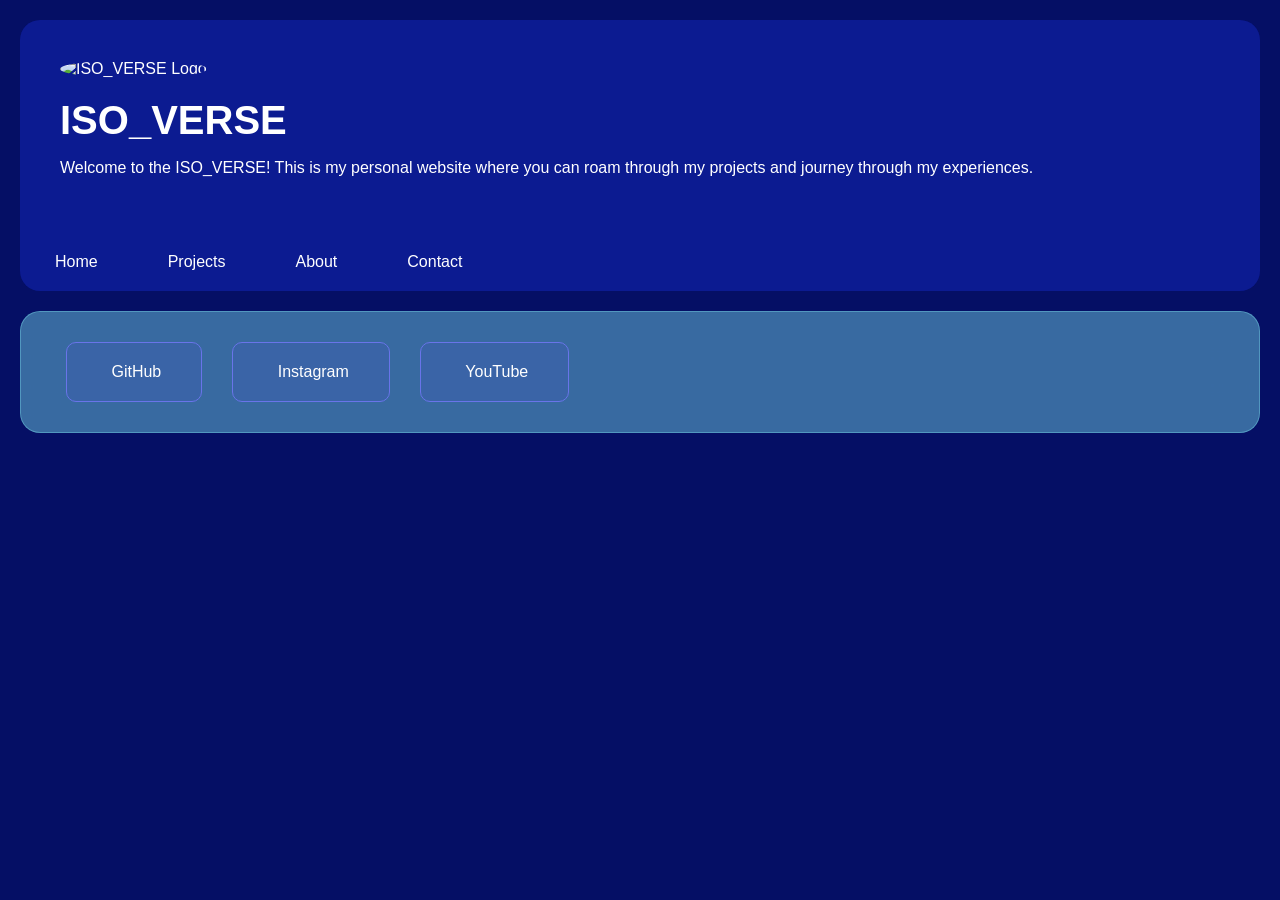
==== ISO_VERSE/main.html @ 0c292f07 "Add files via upload" ====
<!DOCTYPE html>
<html lang="en">
<head>
    <meta charset="UTF-8">
    <meta name="viewport" content="width=device-width, initial-scale=1.0">
    <title>ISO_VERSE</title>
     
<style>
    body {
        background: linear-gradient(135deg, #050f65 60%, #2d056e 90%);
        color: #FFFFFF;
        font-family: Arial, sans-serif;
        margin: 0;
        padding: 0;
        background-size: 400% 400%;
        animation: gradientAnimation 15s ease infinite;
    }

    @keyframes gradientAnimation {
        0% {
            background-position: 0% 50%;
        }
        50% {
            background-position: 100% 50%;
        }
        100% {
            background-position: 0% 50%;
        }
    }

    .header {
        background-color: #0c1b91;
        
        padding: 40px;
        margin-left: 20px;
        margin-right: 20px;
        margin-top: 20px;

        backdrop-filter: blur(20px);
        border-radius: 20px 20px 0px 0px;

    }
    .imgLogo {
        border-radius: 50%;
        margin-bottom: 20px;
    }

    h1 {
        margin: 0;
        font-size: 2.5em;
    }

    .navigation {
        background-color: #0c1b91;
        padding: 10px 0;
        margin-left: 20px;
        margin-right: 20px;
        backdrop-filter: blur(20px);
        border-radius: 0px 0px 20px 20px;
    }

    ul {
        list-style-type: none;
        margin: 0;
        padding: 0;
        display: flex;
        
    }


    
    .nav_link {
        color: #FFFFFF;
        text-decoration: none;
        margin: 0 15px;
        padding: 10px 20px;
        display: inline-block;
        transition: background-color 0.3s, border-radius 0.3s;
    }
    
    .nav_link:hover {
        background-color: #1a2b8f;
        border-radius: 10px;
    }
    .prof:hover {
        background-color: #1a2b8f;
        border-radius: 40px;
    }
   
    #get_link {
        text-align: center;
        margin: 20px;
        padding: 30px;
        border: rgba(109, 198, 222, 0.5) solid 1px;
        border-radius: 20px ;
        backdrop-filter: blur(20px);
        background-color: rgba(109, 198, 222, 0.5);
        transition: background-color 0.5s, border-radius 0.5s;
    }
    
    #get_link:hover{
        border-radius: 0px 40px 0px 40px ;
        background-color: #808dd7;
    }
    .prof {
        display: inline-block;
        margin: 0 10px;
        border:#6974e9 solid 1px;
        background-color: rgba(61, 96, 173, 0.5);
        border-radius: 10px;
        padding: 10px 20px;
        text-align: center;
        margin: 0 15px;
        transition: background-color 0.5s, border-radius 0.5s;
    }

    .profile {
        color: #FFFFFF;
        text-decoration: none;
        padding: 10px 20px;
        display: inline-block;
    }

    </style>

</head>

<body>
    <header class = "header">
        <div class="logo">
            <img src="https://yt3.googleusercontent.com/TfXxfmRGKo6rmAMOrg0OeTziySd3BIx44XG7GcMASmFrmS-fOki5eclR2r7JgfUjNDUkPseVKrQ=s160-c-k-c0x00ffffff-no-rj" alt="ISO_VERSE Logo" class="imgLogo" width="100" height="100">
        <h1>ISO_VERSE</h1>
        </div>
        <p>Welcome to the ISO_VERSE! This is my personal website where you can roam through my projects and journey through my experiences.</p>
    </header>

    <nav class="navigation">
        <ul>
            <li><a href="index.html" class="nav_link">Home</a></li>
            <li><a href="projects.html" class="nav_link">Projects</a></li>
            <li><a href="about.html" class="nav_link">About</a></li>
            <li><a href="contact.html" class="nav_link">Contact</a></li>
        </ul>

    </nav>
    <div id="get_link">
        <ul>
        <li class="prof">
            <img src="https://img.icons8.com/?size=100&id=12599&format=png&color=000000" alt="">
            <a href="https://github.com/kumarishan0825" class="profile" >GitHub</a></li>
        <li class="prof">
            <img src="https://img.icons8.com/?size=100&id=32309&format=png&color=000000" alt="">
            <a href="https://instagram.com/isovoir?igsh=OWwwZXR3OTg2a3l0" class="profile" >Instagram</a></li>
        <li class="prof">
            <img src="https://img.icons8.com/?size=100&id=37326&format=png&color=000000" alt="">
            <a href="https://www.youtube.com/@IsoVoir" class="profile" >YouTube</a></li>
          
        </ul>
    </div>


    </body>
    </html>
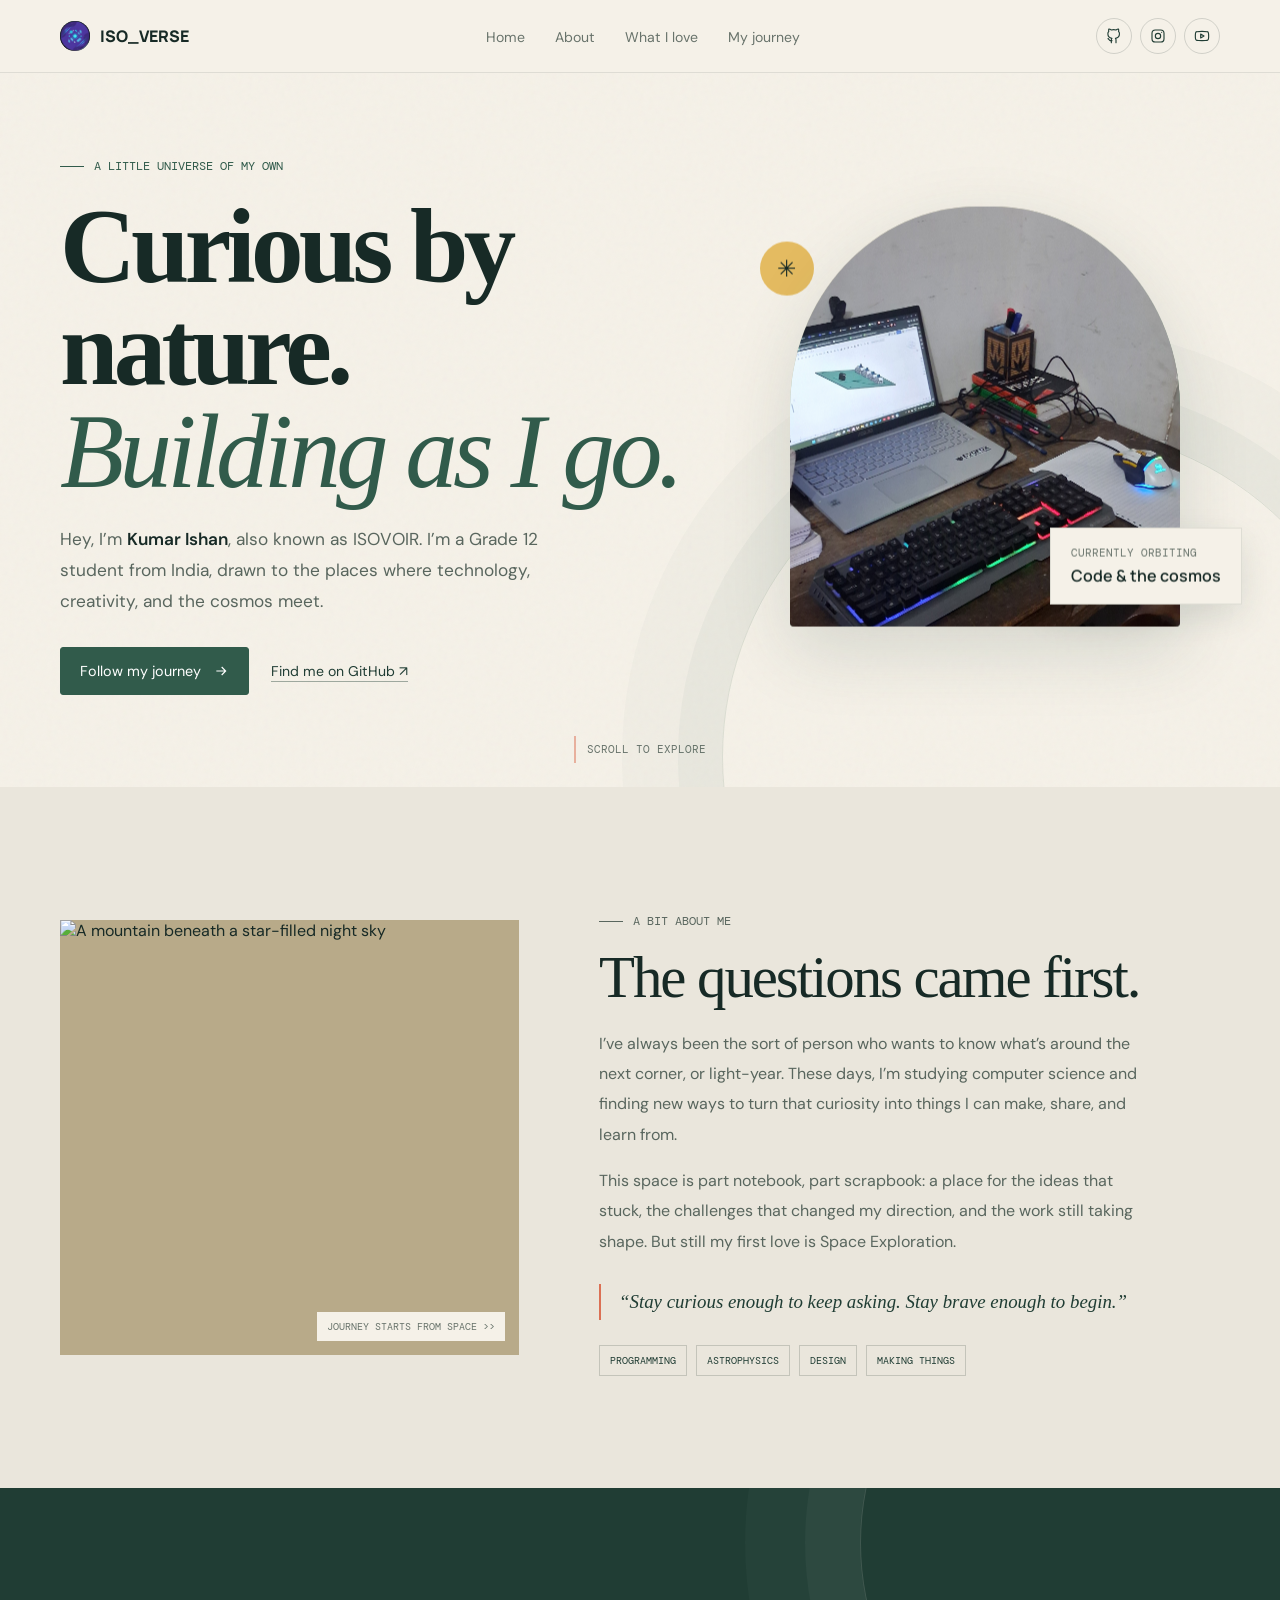
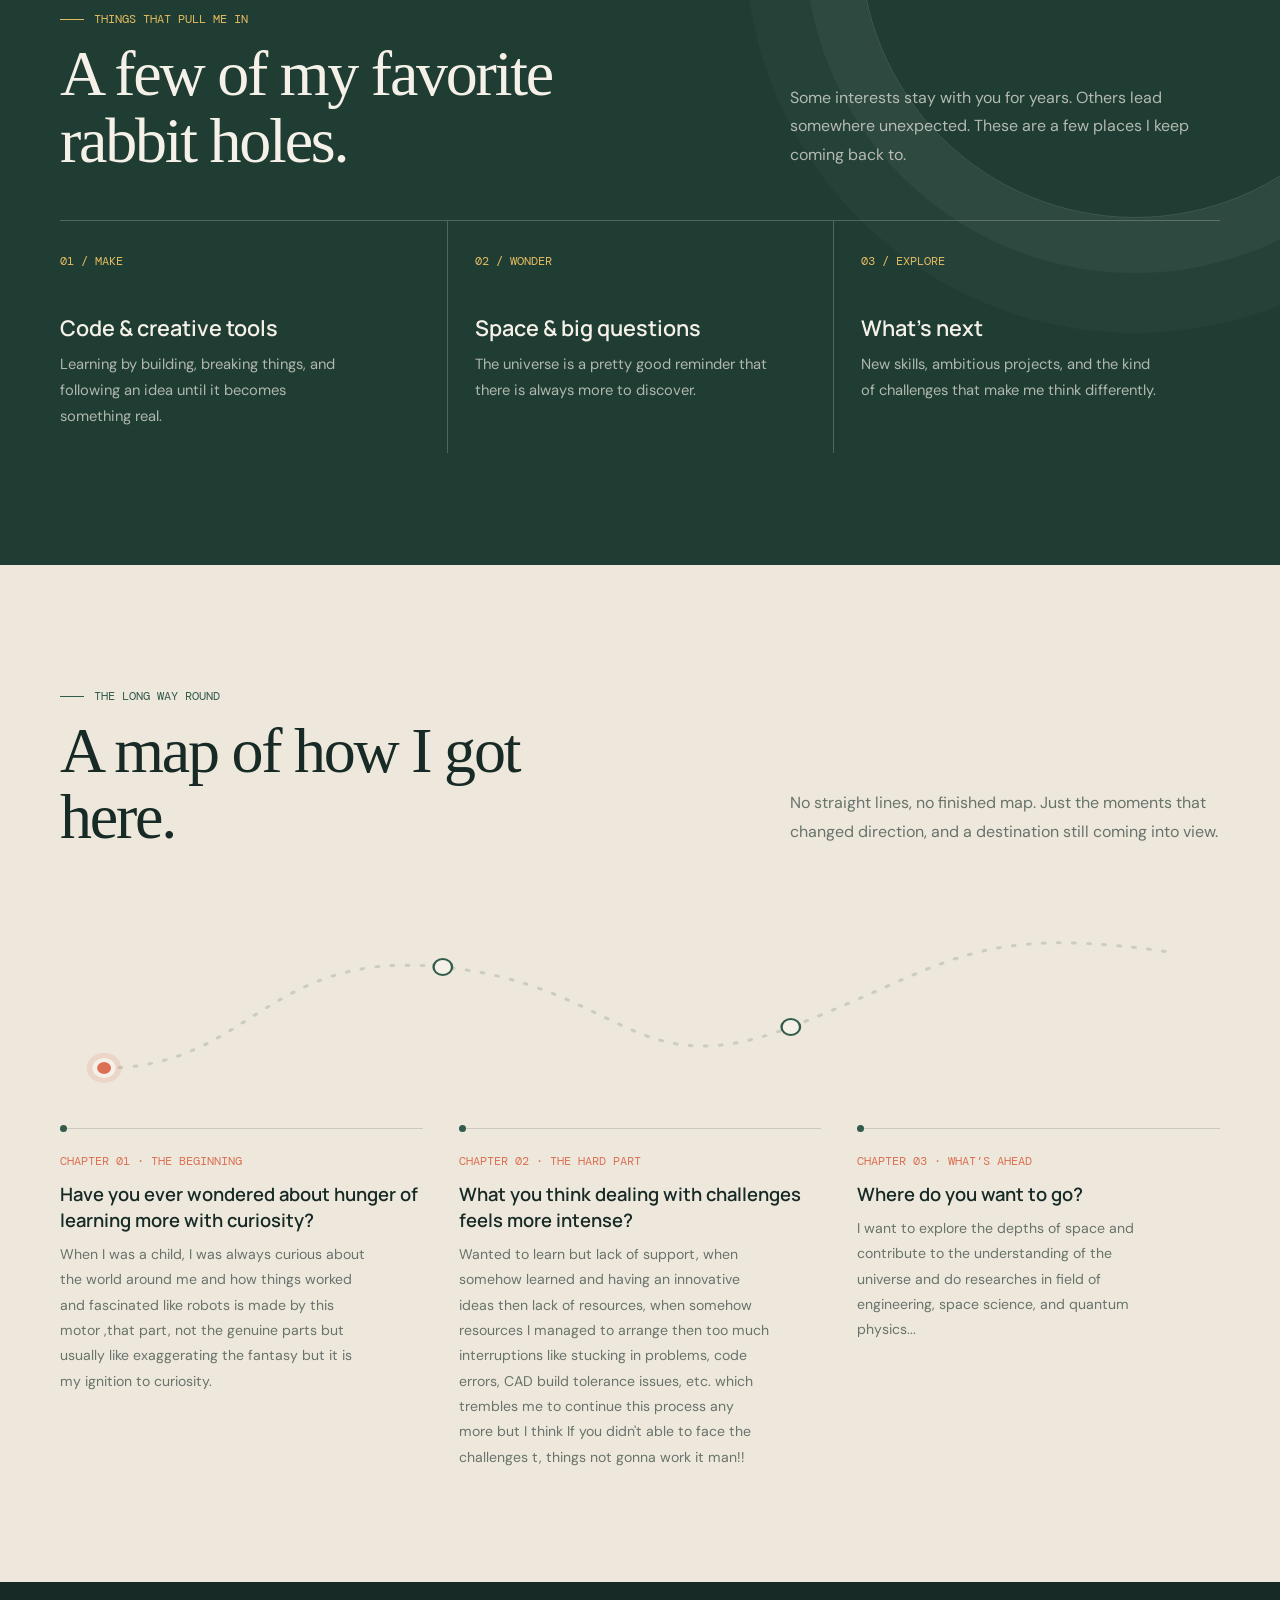
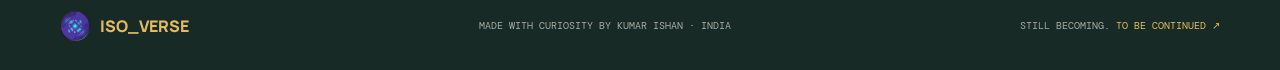
==== commit 28cace88: "refractor: split into separate HTML, CSS, and JS files" ====
--- a/ISO_VERSE/main.html
+++ b/ISO_VERSE/main.html
@@ -3,161 +3,125 @@
 <head>
     <meta charset="UTF-8">
     <meta name="viewport" content="width=device-width, initial-scale=1.0">
-    <title>ISO_VERSE</title>
-     
-<style>
-    body {
-        background: linear-gradient(135deg, #050f65 60%, #2d056e 90%);
-        color: #FFFFFF;
-        font-family: Arial, sans-serif;
-        margin: 0;
-        padding: 0;
-        background-size: 400% 400%;
-        animation: gradientAnimation 15s ease infinite;
-    }
+    <meta name="theme-color" content="#f5f1e8">
+    <meta name="description" content="A small corner of the internet by Kumar Ishan: curious about code, the cosmos, and everything in between.">
+    <title>ISO_VERSE — Kumar Ishan</title>
+    <link rel="preconnect" href="https://fonts.googleapis.com">
+    <link rel="preconnect" href="https://fonts.gstatic.com" crossorigin>
+    <link href="https://fonts.googleapis.com/css2?family=DM+Mono:wght@400;500&family=DM+Sans:wght@400;500;600;700&family=Manrope:wght@400;500;600;700;800&display=swap" rel="stylesheet">
+    <link rel="stylesheet" href="style.css">
+</head>
+<body>
+    <header class="site-header">
+        <nav class="shell nav-wrap" aria-label="Main navigation">
+            <a class="wordmark" href="#home" aria-label="ISO_VERSE home"><span class="wordmark-mark"><img src="Screenshot_20260929_204925_Instagram.jpg" alt="IV" class="woimg"></span> ISO_VERSE</a>
+            <ul class="nav-links">
+                <li><a href="#home">Home</a></li>
+                <li><a href="#about">About</a></li>
+                <li><a href="#now">What I love</a></li>
+                <li><a href="#journey">My journey</a></li>
+            </ul>
+            <div class="nav-social" aria-label="Social profiles">
+                <a class="icon-link" href="https://github.com/kumarishan0825" target="_blank" rel="noreferrer" aria-label="GitHub, kumarishan0825">
+                    <svg viewBox="0 0 24 24" aria-hidden="true"><path d="M9 19c-4.3 1.4-4.3-2.5-6-3m12 6v-3.9a3.4 3.4 0 0 0-.9-2.6c3-.3 6.1-1.5 6.1-6.7A5.2 5.2 0 0 0 18.8 5a4.8 4.8 0 0 0-.1-3.5S17.5 1.2 15 3a13.3 13.3 0 0 0-7 0C5.5 1.2 4.3 1.5 4.3 1.5A4.8 4.8 0 0 0 4.2 5 5.2 5.2 0 0 0 2.8 8.8c0 5.2 3.1 6.4 6.1 6.7A3.4 3.4 0 0 0 8 18v4"/></svg>
+                </a>
+                <a class="icon-link" href="https://instagram.com/isovoir" target="_blank" rel="noreferrer" aria-label="Instagram, isovoir">
+                    <svg viewBox="0 0 24 24" aria-hidden="true"><rect x="3" y="3" width="18" height="18" rx="5"/><circle cx="12" cy="12" r="4"/><path d="M17.5 6.5h.01"/></svg>
+                </a>
+                <a class="icon-link" href="https://youtube.com/@IsoVoir" target="_blank" rel="noreferrer" aria-label="YouTube, IsoVoir">
+                    <svg viewBox="0 0 24 24" aria-hidden="true"><path d="M22 12s0-3.2-.4-4.7a2.5 2.5 0 0 0-1.8-1.8C18.2 5 12 5 12 5s-6.2 0-7.8.5a2.5 2.5 0 0 0-1.8 1.8C2 8.8 2 12 2 12s0 3.2.4 4.7a2.5 2.5 0 0 0 1.8 1.8C5.8 19 12 19 12 19s6.2 0 7.8-.5a2.5 2.5 0 0 0 1.8-1.8C22 15.2 22 12 22 12Z"/><path d="m10 9 5 3-5 3z"/></svg>
+                </a>
+            </div>
+        </nav>
+    </header>
 
-    @keyframes gradientAnimation {
-        0% {
-            background-position: 0% 50%;
-        }
-        50% {
-            background-position: 100% 50%;
-        }
-        100% {
-            background-position: 0% 50%;
-        }
-    }
+    <main>
+        <section class="hero" id="home" aria-labelledby="hero-title">
+            <div class="shell hero-grid">
+                <div class="hero-copy">
+                    <p class="eyebrow">A little universe of my own</p>
+                    <h1 id="hero-title">Curious by nature.<br><em>Building as I go.</em></h1>
+                    <p class="hero-intro">Hey, I’m <strong>Kumar Ishan</strong>, also known as ISOVOIR. I’m a Grade 12 student from India, drawn to the places where technology, creativity, and the cosmos meet.</p>
+                    <div class="hero-actions">
+                        <a class="button" href="#journey">Follow my journey <svg viewBox="0 0 24 24" aria-hidden="true"><path d="M5 12h14M13 6l6 6-6 6"/></svg></a>
+                        <a class="text-link" href="https://github.com/kumarishan0825" target="_blank" rel="noreferrer">Find me on GitHub ↗</a>
+                    </div>
+                </div>
+                <div class="hero-visual" data-parallax="0.035" aria-label="Portrait image area">
+                    <span class="orbit-star" aria-hidden="true">✳</span>
+                    <div class="portrait-frame">
+                        <img src="inter.jpg" alt="Portrait of Kumar Ishan" onerror="this.hidden=true; this.parentElement.classList.add('is-empty')">
+                        <span class="portrait-placeholder">Portrait slot · add your photo as inter.jpg</span>
+                    </div>
+                    <div class="orbit-note"><span>Currently orbiting</span><strong>Code &amp; the cosmos</strong></div>
+                </div>
+            </div>
+            <div class="scroll-cue" aria-hidden="true">Scroll to explore</div>
+        </section>
 
-    .header {
-        background-color: #0c1b91;
-        
-        padding: 40px;
-        margin-left: 20px;
-        margin-right: 20px;
-        margin-top: 20px;
+        <section class="section about" id="about" aria-labelledby="about-title">
+            <div class="shell about-grid">
+                <div class="about-image reveal">
+                    <img src="https://images.unsplash.com/photo-1519681393784-d120267933ba?auto=format&fit=crop&w=1000&q=85" alt="A mountain beneath a star-filled night sky" loading="lazy">
+                    <span class="image-caption">Journey starts from space >></span>
+                </div>
+                <div class="about-copy reveal">
+                    <p class="eyebrow">A bit about me</p>
+                    <h2 id="about-title">The questions came first.</h2>
+                    <p>I’ve always been the sort of person who wants to know what’s around the next corner, or light-year. These days, I’m studying computer science and finding new ways to turn that curiosity into things I can make, share, and learn from.</p>
+                    <p>This space is part notebook, part scrapbook: a place for the ideas that stuck, the challenges that changed my direction, and the work still taking shape. But still my first love is Space Exploration.</p>
+                    <blockquote>“Stay curious enough to keep asking. Stay brave enough to begin.”</blockquote>
+                    <div class="interest-row" aria-label="Interests">
+                        <span class="tag">Programming</span><span class="tag">Astrophysics</span><span class="tag">Design</span><span class="tag">Making things</span>
+                    </div>
+                </div>
+            </div>
+        </section>
 
-        backdrop-filter: blur(20px);
-        border-radius: 20px 20px 0px 0px;
+        <section class="section now" id="now" aria-labelledby="now-title">
+            <div class="shell">
+                <div class="section-heading reveal">
+                    <div><p class="eyebrow">Things that pull me in</p><h2 id="now-title">A few of my favorite rabbit holes.</h2></div>
+                    <p>Some interests stay with you for years. Others lead somewhere unexpected. These are a few places I keep coming back to.</p>
+                </div>
+                <div class="now-grid reveal">
+                    <article class="now-item"><span class="now-number">01 / MAKE</span><h3>Code &amp; creative tools</h3><p>Learning by building, breaking things, and following an idea until it becomes something real.</p></article>
+                    <article class="now-item"><span class="now-number">02 / WONDER</span><h3>Space &amp; big questions</h3><p>The universe is a pretty good reminder that there is always more to discover.</p></article>
+                    <article class="now-item"><span class="now-number">03 / EXPLORE</span><h3>What’s next</h3><p>New skills, ambitious projects, and the kind of challenges that make me think differently.</p></article>
+                </div>
+            </div>
+        </section>
 
-    }
-    .imgLogo {
-        border-radius: 50%;
-        margin-bottom: 20px;
-    }
-
-    h1 {
-        margin: 0;
-        font-size: 2.5em;
-    }
-
-    .navigation {
-        background-color: #0c1b91;
-        padding: 10px 0;
-        margin-left: 20px;
-        margin-right: 20px;
-        backdrop-filter: blur(20px);
-        border-radius: 0px 0px 20px 20px;
-    }
-
-    ul {
-        list-style-type: none;
-        margin: 0;
-        padding: 0;
-        display: flex;
-        
-    }
+        <section class="section journey" id="journey" aria-labelledby="journey-title">
+            <div class="shell">
+                <div class="section-heading reveal">
+                    <div><p class="eyebrow">The long way round</p><h2 id="journey-title">A map of how I got here.</h2></div>
+                    <p>No straight lines, no finished map. Just the moments that changed direction, and a destination still coming into view.</p>
+                </div>
+                <div class="journey-map reveal" aria-label="An animated path connecting three chapters of Kumar Ishan's journey">
+                    <svg class="map-svg" viewBox="0 0 1000 235" preserveAspectRatio="none" role="img" aria-labelledby="map-title map-desc">
+                        <title id="map-title">My journey so far</title>
+                        <desc id="map-desc">A curved route connects an early curiosity, a learning challenge, and a future goal. A marker travels along the route as you scroll.</desc>
+                        <path class="map-base" d="M38 174 C165 174 176 55 330 73 S493 194 630 133 S785 28 962 59"/>
+                        <path class="map-progress" d="M38 174 C165 174 176 55 330 73 S493 194 630 133 S785 28 962 59"/>
+                        <circle class="map-stop" cx="38" cy="174" r="8"/><circle class="map-stop" cx="330" cy="73" r="8"/><circle class="map-stop" cx="630" cy="133" r="8"/>
+                        <circle class="map-marker-halo" cx="0" cy="0" r="15"/><circle class="map-marker" cx="0" cy="0" r="8"/>
+                    </svg>
+                </div>
+                <div class="journey-stops reveal">
+                    <article class="journey-stop"><span class="year">CHAPTER 01 · THE BEGINNING</span><h3>Have you ever wondered about hunger of learning more with curiosity?</h3><p>When I was a child, I was always curious about the world around me and how things worked and fascinated like robots is made by this motor ,that part, not the genuine parts but usually like exaggerating the fantasy but it is my ignition to curiosity.</p></article>
+                    <article class="journey-stop"><span class="year">CHAPTER 02 · THE HARD PART</span><h3>What you think dealing with challenges feels more intense?</h3><p>Wanted to learn but lack of support, when somehow learned and having an innovative ideas then lack of resources, when somehow resources I managed to arrange then too much interruptions like stucking in problems, code errors, CAD build tolerance issues, etc. which trembles me to continue this process any more but I think If you didn't able to face the challenges t, things not gonna work it man!!</p></article>
+                    <article class="journey-stop"><span class="year">CHAPTER 03 · WHAT’S AHEAD</span><h3>Where do you want to go?</h3><p>I want to explore the depths of space and contribute to the understanding of the universe and do researches in field of engineering, space science, and quantum physics...</p></article>
+                </div>
 
 
-    
-    .nav_link {
-        color: #FFFFFF;
-        text-decoration: none;
-        margin: 0 15px;
-        padding: 10px 20px;
-        display: inline-block;
-        transition: background-color 0.3s, border-radius 0.3s;
-    }
-    
-    .nav_link:hover {
-        background-color: #1a2b8f;
-        border-radius: 10px;
-    }
-    .prof:hover {
-        background-color: #1a2b8f;
-        border-radius: 40px;
-    }
-   
-    #get_link {
-        text-align: center;
-        margin: 20px;
-        padding: 30px;
-        border: rgba(109, 198, 222, 0.5) solid 1px;
-        border-radius: 20px ;
-        backdrop-filter: blur(20px);
-        background-color: rgba(109, 198, 222, 0.5);
-        transition: background-color 0.5s, border-radius 0.5s;
-    }
-    
-    #get_link:hover{
-        border-radius: 0px 40px 0px 40px ;
-        background-color: #808dd7;
-    }
-    .prof {
-        display: inline-block;
-        margin: 0 10px;
-        border:#6974e9 solid 1px;
-        background-color: rgba(61, 96, 173, 0.5);
-        border-radius: 10px;
-        padding: 10px 20px;
-        text-align: center;
-        margin: 0 15px;
-        transition: background-color 0.5s, border-radius 0.5s;
-    }
+        </section>
+    </main>
 
-    .profile {
-        color: #FFFFFF;
-        text-decoration: none;
-        padding: 10px 20px;
-        display: inline-block;
-    }
+    <footer class="site-footer">
+        <div class="shell footer-inner"><a class="wordmark" href="#home"><span class="wordmark-mark"><img src="Screenshot_20260929_204925_Instagram.jpg" alt="IV" class="woimg"></span> ISO_VERSE</a><span class="footer-note">Made with curiosity by Kumar Ishan · India</span><span class="footer-note">Still becoming. <a href="#journey">To be continued ↗</a></span></div>
+    </footer>
 
-    </style>
-
-</head>
-
-<body>
-    <header class = "header">
-        <div class="logo">
-            <img src="https://yt3.googleusercontent.com/TfXxfmRGKo6rmAMOrg0OeTziySd3BIx44XG7GcMASmFrmS-fOki5eclR2r7JgfUjNDUkPseVKrQ=s160-c-k-c0x00ffffff-no-rj" alt="ISO_VERSE Logo" class="imgLogo" width="100" height="100">
-        <h1>ISO_VERSE</h1>
-        </div>
-        <p>Welcome to the ISO_VERSE! This is my personal website where you can roam through my projects and journey through my experiences.</p>
-    </header>
-
-    <nav class="navigation">
-        <ul>
-            <li><a href="index.html" class="nav_link">Home</a></li>
-            <li><a href="projects.html" class="nav_link">Projects</a></li>
-            <li><a href="about.html" class="nav_link">About</a></li>
-            <li><a href="contact.html" class="nav_link">Contact</a></li>
-        </ul>
-
-    </nav>
-    <div id="get_link">
-        <ul>
-        <li class="prof">
-            <img src="https://img.icons8.com/?size=100&id=12599&format=png&color=000000" alt="">
-            <a href="https://github.com/kumarishan0825" class="profile" >GitHub</a></li>
-        <li class="prof">
-            <img src="https://img.icons8.com/?size=100&id=32309&format=png&color=000000" alt="">
-            <a href="https://instagram.com/isovoir?igsh=OWwwZXR3OTg2a3l0" class="profile" >Instagram</a></li>
-        <li class="prof">
-            <img src="https://img.icons8.com/?size=100&id=37326&format=png&color=000000" alt="">
-            <a href="https://www.youtube.com/@IsoVoir" class="profile" >YouTube</a></li>
-          
-        </ul>
-    </div>
-
-
-    </body>
-    </html>+    <script src="script.js"></script>
+</body>
+</html>
--- a/ISO_VERSE/style.css
+++ b/ISO_VERSE/style.css
@@ -0,0 +1,198 @@
+        :root {
+            color-scheme: light;
+            --paper: #f5f1e8;
+            --ink: #172a26;
+            --muted: #68736b;
+            --green: #315b4b;
+            --green-dark: #203d34;
+            --coral: #db7054;
+            --yellow: #e4bb61;
+            --line: rgba(23, 42, 38, .16);
+            --serif: Georgia, "Times New Roman", serif;
+            --sans: "DM Sans", sans-serif;
+            --display: "Manrope", sans-serif;
+            --mono: "DM Mono", monospace;
+            --page-width: 1160px;
+        }
+
+        *, *::before, *::after { box-sizing: border-box; }
+        html { scroll-behavior: smooth; scroll-padding-top: 94px; }
+        body {
+            margin: 0;
+            background: var(--paper);
+            color: var(--ink);
+            font-family: var(--sans);
+            -webkit-font-smoothing: antialiased;
+        }
+        body::before {
+            position: fixed;
+            inset: 0;
+            z-index: -1;
+            pointer-events: none;
+            content: "";
+            opacity: .24;
+            background-image: url("data:image/svg+xml,%3Csvg viewBox='0 0 180 180' xmlns='http://www.w3.org/2000/svg'%3E%3Cfilter id='n'%3E%3CfeTurbulence type='fractalNoise' baseFrequency='.92' numOctaves='3' stitchTiles='stitch'/%3E%3C/filter%3E%3Crect width='100%25' height='100%25' filter='url(%23n)' opacity='.13'/%3E%3C/svg%3E");
+        }
+        a { color: inherit; }
+        img { display: block; max-width: 100%; }
+        .shell { width: min(var(--page-width), calc(100% - 64px)); margin-inline: auto; }
+        .eyebrow, .nav-label, .section-index, .tag, .year, .footer-note {
+            font-family: var(--mono);
+            font-size: .72rem;
+            letter-spacing: 0;
+            text-transform: uppercase;
+        }
+        .eyebrow { display: flex; align-items: center; gap: 10px; color: var(--green); }
+        .eyebrow::before { width: 24px; height: 1px; background: currentColor; content: ""; }
+
+        .site-header {
+            position: sticky;
+            top: 0;
+            z-index: 10;
+            border-bottom: 1px solid rgba(23, 42, 38, .1);
+            background: rgba(245, 241, 232, .9);
+            backdrop-filter: blur(16px);
+        }
+        .nav-wrap { min-height: 72px; display: flex; align-items: center; justify-content: space-between; gap: 24px; }
+        .wordmark { display: inline-flex; align-items: center; gap: 10px; text-decoration: none; font: 800 1rem var(--display); }
+        .wordmark-mark { width: 30px; aspect-ratio: 1; display: grid; place-items: center; border-radius: 50%; background: var(--green); color: var(--paper); font: 500 .78rem var(--mono); }
+        .nav-links { display: flex; align-items: center; gap: 30px; margin: 0; padding: 0; list-style: none; }
+        .nav-links a { color: var(--muted); font-size: .88rem; text-decoration: none; transition: color .2s ease; }
+        .nav-links a:hover, .nav-links a[aria-current="location"] { color: var(--coral); }
+        .nav-social { display: flex; gap: 8px; }
+        .icon-link { width: 36px; height: 36px; display: grid; place-items: center; border: 1px solid var(--line); border-radius: 50%; color: var(--green-dark); transition: color .2s, background .2s, transform .2s; }
+        .icon-link:hover { transform: translateY(-2px); background: var(--green); color: white; }
+        .icon-link svg { width: 16px; height: 16px; fill: none; stroke: currentColor; stroke-width: 1.7; stroke-linecap: round; stroke-linejoin: round; }
+
+        .hero { position: relative; min-height: 670px; display: grid; align-items: center; overflow: hidden; }
+        .hero::after { position: absolute; right: -8vw; bottom: -300px; width: 660px; aspect-ratio: 1; border: 1px solid rgba(49, 91, 75, .13); border-radius: 50%; box-shadow: 0 0 0 44px rgba(49, 91, 75, .035), 0 0 0 100px rgba(49, 91, 75, .025); content: ""; pointer-events: none; }
+        .hero-grid { position: relative; z-index: 1; display: grid; grid-template-columns: 1.15fr .85fr; align-items: center; gap: 54px; padding-block: 74px 92px; }
+        .hero-copy { animation: arrive .8s both; }
+        .hero h1 { max-width: 760px; margin: 22px 0 20px; font: 600 clamp(3.5rem, 8.2vw, 7.15rem)/.98 var(--serif); letter-spacing: -.045em; }
+        .hero h1 em { color: var(--green); font-weight: 400; }
+        .hero-intro { max-width: 510px; margin: 0; color: #59665e; font-size: 1.08rem; line-height: 1.8; }
+        .hero-intro strong { color: var(--ink); font-weight: 600; }
+        .hero-actions { display: flex; flex-wrap: wrap; align-items: center; gap: 22px; margin-top: 30px; }
+        .button { display: inline-flex; min-height: 48px; align-items: center; justify-content: center; gap: 12px; padding: 0 19px; border: 1px solid var(--green); border-radius: 3px; background: var(--green); color: white; font-size: .9rem; text-decoration: none; transition: background .2s, transform .2s; }
+        .button:hover { transform: translateY(-2px); background: var(--green-dark); }
+        .button svg { width: 16px; height: 16px; fill: none; stroke: currentColor; stroke-width: 1.7; }
+        .text-link { color: var(--green-dark); font-size: .88rem; text-decoration-color: rgba(32, 61, 52, .4); text-underline-offset: 5px; }
+        .hero-visual { position: relative; min-height: 440px; display: grid; place-items: center; animation: arrive .9s .12s both; }
+        .portrait-frame { position: relative; width: min(100%, 390px); height: 420px; overflow: hidden; border-radius: 48% 48% 4px 4px; background: linear-gradient(150deg, #d7c49a 0%, #78907a 45%, #304f45 100%); box-shadow: 0 24px 70px rgba(32, 61, 52, .15); }
+        .portrait-frame img { width: 100%; height: 100%; object-fit: cover; object-position: center; }
+        .portrait-placeholder { position: absolute; inset: auto 0 0; display: none; min-height: 36%; align-items: end; padding: 22px; background: linear-gradient(transparent, rgba(23, 42, 38, .68)); color: white; font: .72rem var(--mono); text-transform: uppercase; }
+        .portrait-frame.is-empty .portrait-placeholder { display: flex; }
+        .orbit-note { position: absolute; right: -22px; bottom: 32px; max-width: 205px; padding: 17px 20px; border: 1px solid rgba(23, 42, 38, .1); background: var(--paper); box-shadow: 0 12px 34px rgba(32, 61, 52, .12); }
+        .orbit-note span { display: block; color: var(--muted); font: .67rem var(--mono); text-transform: uppercase; }
+        .orbit-note strong { display: block; margin-top: 5px; font: 600 1rem var(--display); }
+        .orbit-star { position: absolute; top: 45px; left: 10px; width: 54px; height: 54px; display: grid; place-items: center; border-radius: 50%; background: var(--yellow); color: var(--ink); font-size: 1.45rem; }
+        .scroll-cue { position: absolute; bottom: 24px; left: 50%; display: flex; align-items: center; gap: 11px; transform: translateX(-50%); color: var(--muted); font: .66rem var(--mono); text-transform: uppercase; }
+        .scroll-cue::before { width: 1px; height: 27px; background: var(--coral); content: ""; }
+
+        .section { padding-block: 112px; }
+        .section-heading { display: grid; grid-template-columns: 1fr 1fr; align-items: end; gap: 36px; margin-bottom: 46px; }
+        .section-heading h2 { max-width: 570px; margin: 14px 0 0; font: 500 clamp(2.6rem, 5vw, 4.7rem)/1.04 var(--serif); letter-spacing: -.035em; }
+        .section-heading > p { max-width: 430px; justify-self: end; margin: 0 0 4px; color: var(--muted); font-size: 1rem; line-height: 1.8; }
+
+        .about { background: #eae6dc; }
+        .about-grid { display: grid; grid-template-columns: .85fr 1.15fr; align-items: center; gap: 80px; }
+        .about-image { position: relative; min-height: 435px; overflow: hidden; background: #b8aa89; }
+        .about-image img { position: absolute; width: 100%; height: 100%; object-fit: cover; }
+        .image-caption { position: absolute; right: 14px; bottom: 14px; padding: 8px 10px; background: var(--paper); color: var(--muted); font: .64rem var(--mono); text-transform: uppercase; }
+        .about-copy h2 { margin: 14px 0 20px; font: 500 clamp(2.45rem, 4.6vw, 4.25rem)/1.05 var(--serif); letter-spacing: -.035em; }
+        .about-copy > p { max-width: 540px; color: #59665e; line-height: 1.9; }
+        .about-copy blockquote { margin: 27px 0 0; padding: 3px 0 3px 18px; border-left: 2px solid var(--coral); color: var(--green-dark); font: italic 1.18rem/1.6 var(--serif); }
+        .interest-row { display: flex; flex-wrap: wrap; gap: 9px; margin-top: 25px; }
+        .tag { padding: 8px 10px; border: 1px solid rgba(23, 42, 38, .18); color: var(--green-dark); font-size: .65rem; }
+
+        .now { position: relative; overflow: hidden; background: var(--green-dark); color: var(--paper); }
+        .now::before { position: absolute; top: -220px; right: -130px; width: 550px; aspect-ratio: 1; border: 1px solid rgba(245, 241, 232, .15); border-radius: 50%; box-shadow: 0 0 0 55px rgba(245, 241, 232, .035), 0 0 0 115px rgba(245, 241, 232, .025); content: ""; }
+        .now .eyebrow { color: var(--yellow); }
+        .now .section-heading > p { color: rgba(245, 241, 232, .69); }
+        .now-grid { position: relative; display: grid; grid-template-columns: repeat(3, 1fr); gap: 0; border-top: 1px solid rgba(245, 241, 232, .23); }
+        .now-item { min-height: 230px; padding: 28px 28px 24px 0; }
+        .now-item + .now-item { padding-left: 27px; border-left: 1px solid rgba(245, 241, 232, .23); }
+        .now-number { color: var(--yellow); font: .72rem var(--mono); }
+        .now-item h3 { margin: 43px 0 10px; font: 600 1.35rem var(--display); }
+        .now-item p { max-width: 300px; margin: 0; color: rgba(245, 241, 232, .68); font-size: .92rem; line-height: 1.75; }
+
+        .journey { position: relative; overflow: hidden; background: #eee8dc; }
+        .journey .section-heading { margin-bottom: 23px; }
+        .journey-map { position: relative; margin-top: 22px; padding: 20px 0 0; }
+        .map-svg { display: block; width: 100%; height: 235px; overflow: visible; }
+        .map-base, .map-progress { fill: none; stroke-linecap: round; stroke-width: 3; }
+        .map-base { stroke: rgba(49, 91, 75, .19); stroke-dasharray: 2 11; }
+        .map-progress { stroke: var(--coral); stroke-width: 2.5; }
+        .map-marker { fill: var(--coral); stroke: var(--paper); stroke-width: 4; }
+        .map-marker-halo { fill: rgba(219, 112, 84, .16); }
+        .map-stop { fill: var(--paper); stroke: var(--green); stroke-width: 2; }
+        .journey-stops { display: grid; grid-template-columns: repeat(3, 1fr); gap: 36px; margin-top: -1px; }
+        .journey-stop { position: relative; padding-top: 20px; border-top: 1px solid var(--line); }
+        .journey-stop::before { position: absolute; top: -4px; left: 0; width: 7px; height: 7px; border-radius: 50%; background: var(--green); content: ""; }
+        .year { color: var(--coral); }
+        .journey-stop h3 { margin: 11px 0 9px; font: 600 1.15rem var(--display); }
+        .journey-stop p { max-width: 310px; margin: 0; color: var(--muted); font-size: .88rem; line-height: 1.8; }
+        .journey-tip { display: inline-block; margin-top: 35px; color: var(--muted); font: .66rem var(--mono); text-transform: uppercase; }
+
+        .site-footer { padding-block: 29px; background: var(--ink); color: var(--paper); }
+        .footer-inner { display: flex; align-items: center; justify-content: space-between; gap: 24px; }
+        .footer-note { color: rgba(245, 241, 232, .65); font-size: .64rem; }
+        .footer-inner a { color: var(--yellow); text-decoration: none; }
+        .reveal { opacity: 0; transform: translateY(22px); transition: opacity .7s ease, transform .7s ease; }
+        .reveal.is-visible { opacity: 1; transform: translateY(0); }
+        @keyframes arrive { from { opacity: 0; transform: translateY(14px); } to { opacity: 1; transform: translateY(0); } }
+        @media (min-width: 1400px) { .hero { min-height: 740px; } }
+        @media (max-width: 820px) {
+            .shell { width: min(100% - 40px, var(--page-width)); }
+            .nav-links { gap: 16px; }
+            .hero { min-height: 0; }
+            .hero-grid { grid-template-columns: 1fr .82fr; gap: 22px; padding-block: 75px 100px; }
+            .hero-visual { min-height: 360px; }
+            .portrait-frame { height: 340px; }
+            .orbit-note { right: -10px; }
+            .section { padding-block: 85px; }
+            .about-grid { gap: 40px; }
+            .about-image { min-height: 380px; }
+        }
+        @media (max-width: 620px) {
+            html { scroll-padding-top: 78px; }
+            .shell { width: calc(100% - 36px); }
+            .nav-wrap { min-height: 64px; flex-wrap: wrap; gap: 0; padding-block: 9px; }
+            .wordmark { font-size: .92rem; }
+            .nav-social { margin-left: auto; }
+            .nav-links { order: 3; width: 100%; justify-content: space-between; gap: 8px; padding-top: 8px; }
+            .nav-links a { font-size: .78rem; }
+            .icon-link { width: 31px; height: 31px; }
+            .hero-grid { grid-template-columns: 1fr; gap: 35px; padding-block: 62px 92px; }
+            .hero h1 { max-width: 500px; font-size: clamp(3.5rem, 17vw, 5.2rem); }
+            .hero-intro { font-size: 1rem; }
+            .hero-visual { width: min(100%, 390px); min-height: 365px; justify-self: center; }
+            .portrait-frame { width: 78%; height: 355px; }
+            .orbit-star { left: 0; top: 32px; }
+            .orbit-note { right: 0; bottom: 20px; }
+            .scroll-cue { bottom: 20px; }
+            .section { padding-block: 72px; }
+            .section-heading { grid-template-columns: 1fr; gap: 17px; margin-bottom: 34px; }
+            .section-heading h2 { font-size: clamp(2.6rem, 12vw, 3.7rem); }
+            .section-heading > p { justify-self: start; }
+            .about-grid { grid-template-columns: 1fr; gap: 35px; }
+            .about-image { min-height: 330px; }
+            .about-copy h2 { font-size: 3rem; }
+            .now-grid { grid-template-columns: 1fr; }
+            .now-item { min-height: auto; padding: 24px 0; }
+            .now-item + .now-item { padding-left: 0; border-left: 0; border-top: 1px solid rgba(245, 241, 232, .23); }
+            .now-item h3 { margin-top: 22px; }
+            .map-svg { height: 150px; }
+            .journey-stops { grid-template-columns: 1fr; gap: 25px; }
+            .journey-stop p { max-width: 100%; }
+            .journey-tip { line-height: 1.7; }
+            .footer-inner { align-items: flex-start; flex-direction: column; gap: 10px; }
+        }
+        @media (prefers-reduced-motion: reduce) {
+            *, *::before, *::after { scroll-behavior: auto !important; animation-duration: .01ms !important; animation-iteration-count: 1 !important; transition-duration: .01ms !important; }
+            .reveal { opacity: 1; transform: none; }
+        }
+
+        .woimg{
+            border-radius: 50%;
+        }
